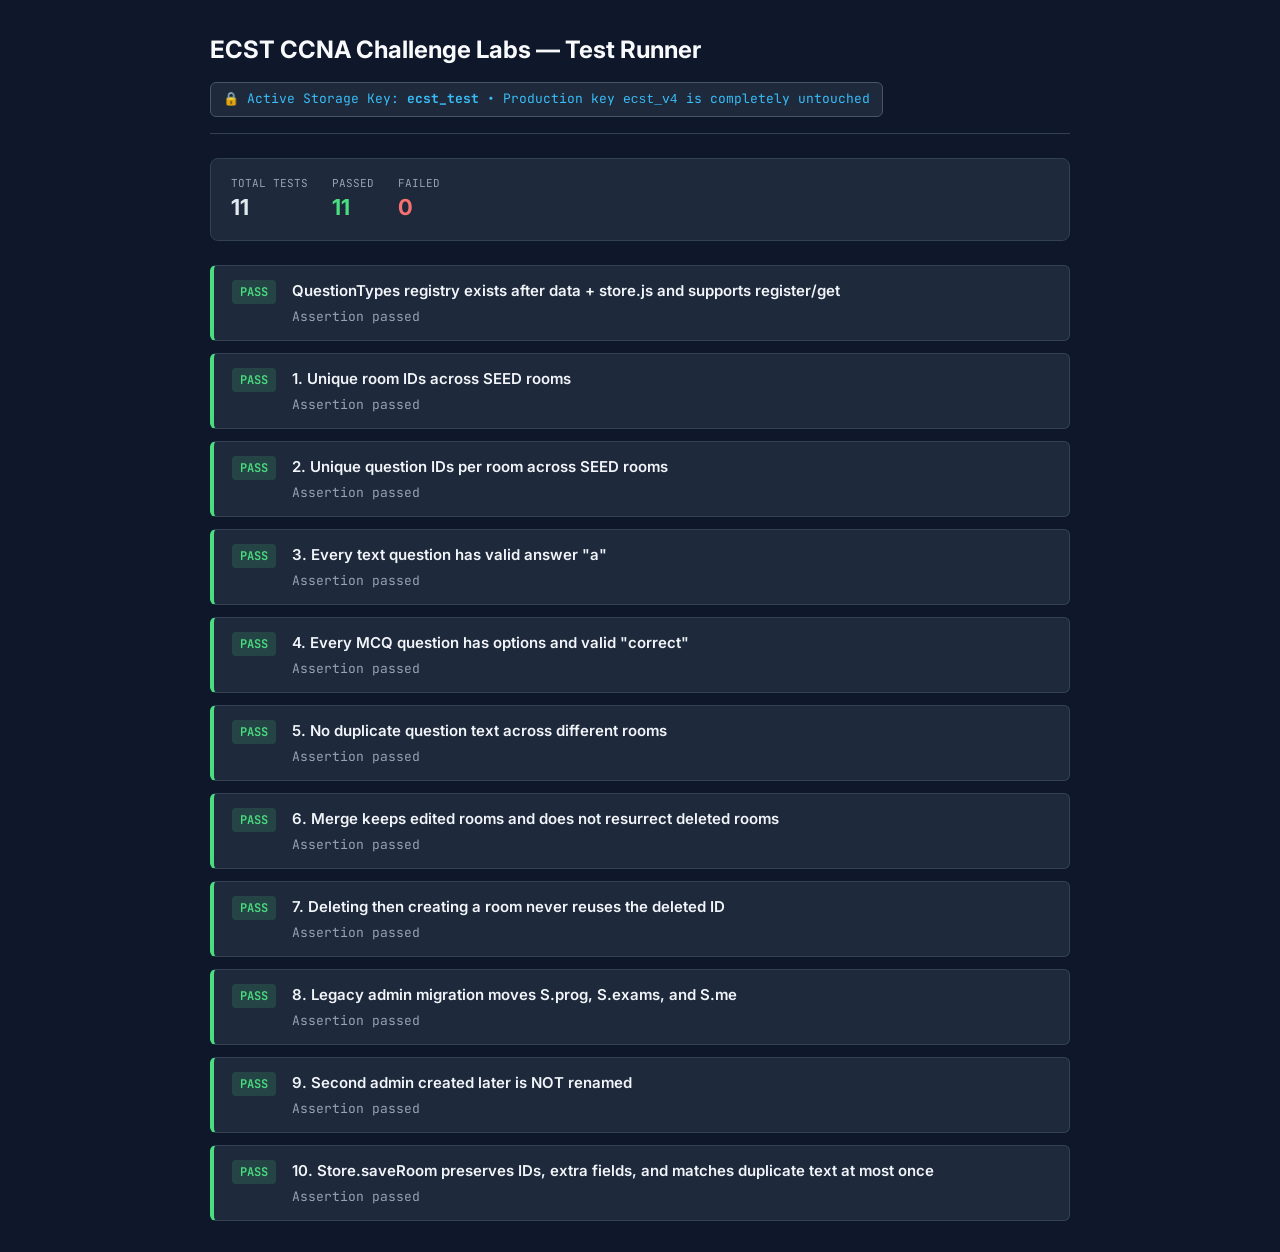
==== tests.html @ 8a995696 "[A2] Foundation: Store.saveRoom, merge, scroll fix, tests" ====
<!DOCTYPE html>
<html lang="en">
<head>
  <meta charset="utf-8">
  <title>ECST CCNA Challenge Labs - Test Suite</title>
  <meta name="viewport" content="width=device-width, initial-scale=1">
  <link href="https://fonts.googleapis.com/css2?family=JetBrains+Mono:wght@400;600&family=Inter:wght@400;600;700&display=swap" rel="stylesheet">
  <style>
    * { box-sizing: border-box; margin: 0; padding: 0; }
    body {
      background: #0f172a;
      color: #e2e8f0;
      font-family: 'Inter', system-ui, sans-serif;
      padding: 32px 16px;
      line-height: 1.5;
    }
    .container {
      max-width: 860px;
      margin: 0 auto;
    }
    header {
      margin-bottom: 24px;
      padding-bottom: 16px;
      border-bottom: 1px solid #334155;
    }
    h1 {
      font-size: 24px;
      font-weight: 700;
      color: #f8fafc;
      margin-bottom: 8px;
    }
    .badge-storage {
      display: inline-block;
      font-family: 'JetBrains Mono', monospace;
      font-size: 13px;
      background: #1e293b;
      border: 1px solid #475569;
      color: #38bdf8;
      padding: 6px 12px;
      border-radius: 6px;
      margin-top: 6px;
    }
    .summary-card {
      background: #1e293b;
      border: 1px solid #334155;
      border-radius: 8px;
      padding: 16px 20px;
      margin-bottom: 24px;
      display: flex;
      gap: 24px;
      align-items: center;
    }
    .stat {
      display: flex;
      flex-direction: column;
    }
    .stat-label {
      font-size: 11px;
      text-transform: uppercase;
      color: #94a3b8;
      font-family: 'JetBrains Mono', monospace;
    }
    .stat-val {
      font-size: 22px;
      font-weight: 700;
    }
    .stat-val.pass { color: #4ade80; }
    .stat-val.fail { color: #f87171; }
    .test-list {
      display: flex;
      flex-direction: column;
      gap: 12px;
    }
    .test-card {
      background: #1e293b;
      border: 1px solid #334155;
      border-radius: 6px;
      padding: 14px 18px;
      display: flex;
      align-items: flex-start;
      gap: 16px;
    }
    .test-card.pass { border-left: 4px solid #4ade80; }
    .test-card.fail { border-left: 4px solid #f87171; }
    .pill {
      font-family: 'JetBrains Mono', monospace;
      font-size: 12px;
      font-weight: 600;
      padding: 3px 8px;
      border-radius: 4px;
      text-transform: uppercase;
      flex-shrink: 0;
    }
    .pill.pass { background: rgba(74, 222, 128, 0.15); color: #4ade80; }
    .pill.fail { background: rgba(248, 113, 113, 0.15); color: #f87171; }
    .test-details {
      flex: 1;
    }
    .test-name {
      font-weight: 600;
      font-size: 15px;
      color: #f1f5f9;
      margin-bottom: 4px;
    }
    .test-msg {
      font-size: 13px;
      color: #94a3b8;
      font-family: 'JetBrains Mono', monospace;
      word-break: break-all;
    }
  </style>
  <script>
    // CRITICAL: Set temporary test storage key to isolate from production ecst_v4
    window.__ECST_KEY = 'ecst_test';
  </script>
  <!-- Load data dependencies and store -->
  <script src="data/core.js"></script>
  <script src="data/scenarios.js"></script>
  <script src="data/terminal-demo.js"></script>
  <script src="data/dev-demo.js"></script>
  <script src="js/store.js"></script>
  <script>
    // Verify QuestionTypes exists and works immediately after loading only data + store.js
    window.__storeOnlyRegistryWorks = false;
    if (window.QuestionTypes && typeof window.QuestionTypes.register === 'function') {
      const immediateHandler = { render: () => '<div>immediate</div>', check: () => true };
      window.QuestionTypes.register('early-type-check', immediateHandler);
      if (window.QuestionTypes.get('early-type-check') === immediateHandler) {
        window.__storeOnlyRegistryWorks = true;
      }
    }
  </script>
  <script src="js/rooms.js"></script>
</head>
<body>
  <div class="container">
    <header>
      <h1>ECST CCNA Challenge Labs &mdash; Test Runner</h1>
      <div class="badge-storage">
        🔒 Active Storage Key: <strong>ecst_test</strong> &bull; Production key <code>ecst_v4</code> is completely untouched
      </div>
    </header>

    <div class="summary-card">
      <div class="stat">
        <span class="stat-label">Total Tests</span>
        <span class="stat-val" id="stat-total">0</span>
      </div>
      <div class="stat">
        <span class="stat-label">Passed</span>
        <span class="stat-val pass" id="stat-passed">0</span>
      </div>
      <div class="stat">
        <span class="stat-label">Failed</span>
        <span class="stat-val fail" id="stat-failed">0</span>
      </div>
    </div>

    <div class="test-list" id="test-list"></div>
  </div>

  <script>
    (function runTestSuite() {
      const results = [];
      const testListEl = document.getElementById('test-list');

      // Preserve any existing real storage snapshot just in case
      const backupRealKey = localStorage.getItem('ecst_v4');

      function test(name, fn) {
        try {
          fn();
          results.push({ name, pass: true, msg: 'Assertion passed' });
        } catch (err) {
          results.push({ name, pass: false, msg: err && err.message ? err.message : String(err) });
        }
      }

      function assert(condition, message) {
        if (!condition) {
          throw new Error(message || 'Assertion failed');
        }
      }

      try {
        // --- TEST: QuestionTypes registry exists after loading only data + store.js ---
        test('QuestionTypes registry exists after data + store.js and supports register/get', () => {
          assert(window.__storeOnlyRegistryWorks === true, 'QuestionTypes must register and get immediately after store.js');
          const testX = { render: () => '<div>x</div>', check: () => true };
          QuestionTypes.register('x', testX);
          assert(QuestionTypes.get('x') === testX, "QuestionTypes.get('x') must return the registered handler");
        });

        // --- TEST 1: Unique room IDs across all SEED rooms ---
        test('1. Unique room IDs across SEED rooms', () => {
          const seed = window.SEED || [];
          assert(seed.length > 0, 'SEED must not be empty');
          const ids = seed.map(r => r.id);
          const uniqueIds = new Set(ids);
          assert(uniqueIds.size === ids.length, `Duplicate room IDs found: expected ${ids.length}, unique was ${uniqueIds.size}`);
        });

        // --- TEST 2: Unique question IDs per room across SEED rooms ---
        test('2. Unique question IDs per room across SEED rooms', () => {
          const seed = window.SEED || [];
          seed.forEach(r => {
            const qIds = (r.qs || []).map(q => q.id);
            const unique = new Set(qIds);
            assert(unique.size === qIds.length, `Room ${r.id} (${r.title}) has duplicate question IDs`);
            qIds.forEach(id => assert(id !== undefined && id !== null, `Room ${r.id} has undefined question ID`));
          });
        });

        // --- TEST 3: Every text question has "a" ---
        test('3. Every text question has valid answer "a"', () => {
          const seed = window.SEED || [];
          seed.forEach(r => {
            (r.qs || []).forEach((q, idx) => {
              const type = q.type || 'text';
              if (type === 'text') {
                assert(typeof q.a === 'string' && q.a.trim().length > 0, `Room ${r.id} question ${idx} missing answer string 'a'`);
              }
            });
          });
        });

        // --- TEST 4: Every MCQ question has options and a valid "correct" ---
        test('4. Every MCQ question has options and valid "correct"', () => {
          const seed = window.SEED || [];
          seed.forEach(r => {
            (r.qs || []).forEach((q, idx) => {
              if (q.type === 'mcq') {
                assert(Array.isArray(q.options) && q.options.length >= 2, `Room ${r.id} MCQ question ${idx} must have at least 2 options`);
                assert(typeof q.correct === 'number' && q.correct >= 0 && q.correct < q.options.length, `Room ${r.id} MCQ question ${idx} has invalid correct index: ${q.correct}`);
              }
            });
          });
          // Also validate an explicit MCQ schema assertion
          const sampleMCQ = { type: 'mcq', q: 'Which port is HTTP?', options: ['21', '22', '80', '443'], correct: 2 };
          assert(Array.isArray(sampleMCQ.options) && typeof sampleMCQ.correct === 'number' && sampleMCQ.correct < sampleMCQ.options.length, 'MCQ schema validator check');
        });

        // --- TEST 5: No duplicate question text across rooms ---
        test('5. No duplicate question text across different rooms', () => {
          const seed = window.SEED || [];
          const seen = new Map();
          seed.forEach(r => {
            (r.qs || []).forEach(q => {
              const text = (q.q || '').trim().toLowerCase();
              if (text) {
                if (seen.has(text)) {
                  const prev = seen.get(text);
                  throw new Error(`Duplicate question text across rooms: Room ${prev.roomId} and Room ${r.id} share "${text}"`);
                }
                seen.set(text, { roomId: r.id });
              }
            });
          });
        });

        // --- TEST 6: Merge keeps edited rooms and doesn't resurrect deleted ones ---
        test('6. Merge keeps edited rooms and does not resurrect deleted rooms', () => {
          const testState = {
            users: [{ name: 'Test Admin', email: 'admin@ecst.edu', pass: 'Ecst@2026!', role: 'admin' }],
            prog: {},
            rooms: [
              { id: 1, title: 'Edited Room 1 Title', cat: 'Fundamentals', diff: 'Easy', min: 10, desc: 'Edited', edited: true, qs: [{ id: 0, q: 'Q1', a: 'A1' }] }
            ],
            deleted: [2],
            me: null,
            exams: {}
          };
          localStorage.setItem('ecst_test', JSON.stringify(testState));
          Store.load();
          const loaded = Store.get();

          const room1 = loaded.rooms.find(r => r.id === 1);
          assert(room1 && room1.title === 'Edited Room 1 Title', 'Edited room title must be preserved and not overwritten from SEED');
          assert(room1.edited === true, 'Room 1 must retain edited: true');

          const room2 = loaded.rooms.find(r => r.id === 2);
          assert(!room2, 'Deleted room (id: 2) must not be resurrected from SEED');
          assert(loaded.deleted.includes(2), 'S.deleted must still contain 2');
        });

        // --- TEST 7: Deleting then creating a room never reuses the id ---
        test('7. Deleting then creating a room never reuses the deleted ID', () => {
          // Find max room id
          const maxId = Math.max(...Store.get().rooms.map(r => r.id));
          Store.deleteRoom(maxId);
          assert(Store.get().deleted.includes(maxId), `Room ${maxId} must be in S.deleted`);
          assert(!Store.get().rooms.some(r => r.id === maxId), `Room ${maxId} must be removed from S.rooms`);

          const createdRoom = Store.saveRoom({
            title: 'Test Created Room',
            cat: 'Testing',
            diff: 'Easy',
            min: 15,
            desc: 'New room description',
            qs: [{ q: 'New Question 1', a: 'ans1' }]
          });

          assert(createdRoom.id > maxId, `New room ID must be strictly greater than deleted max ID (${maxId}), got ${createdRoom.id}`);
          assert(createdRoom.id !== maxId, `New room ID must not reuse deleted room ID ${maxId}`);
        });

        // --- TEST 8: Legacy admin migration moves progress and updates S.me ---
        test('8. Legacy admin migration moves S.prog, S.exams, and S.me', () => {
          const oldAdminEmail = 'oldsupervisor@ecst.edu';
          const legacyState = {
            users: [
              { name: 'Old Supervisor', email: oldAdminEmail, pass: 'OldPassword123', role: 'admin' },
              { name: 'Regular Student', email: 'student@ecst.edu', pass: 'p', role: 'student' }
            ],
            prog: {
              [oldAdminEmail]: { 1: [0, 1], 2: [0] }
            },
            exams: {
              [oldAdminEmail]: [{ date: '2026-11-01', correct: 5, total: 5, secs: 120 }]
            },
            rooms: (window.SEED || []).slice(0, 3),
            deleted: [],
            me: oldAdminEmail
          };

          localStorage.setItem('ecst_test', JSON.stringify(legacyState));
          Store.load();
          const s = Store.get();

          const migratedAdmin = s.users.find(u => u.email === 'admin@ecst.edu');
          assert(migratedAdmin, 'Admin user must be renamed to admin@ecst.edu');
          assert(migratedAdmin.pass === 'Ecst@2026!', 'Admin password must be updated to Ecst@2026!');
          assert(!s.users.some(u => u.email === oldAdminEmail), 'Old admin email must not exist in users');

          assert(!s.prog[oldAdminEmail], 'Old admin progress key must be deleted');
          assert(s.prog['admin@ecst.edu'], 'Progress must be moved to admin@ecst.edu');
          assert(JSON.stringify(s.prog['admin@ecst.edu'][1]) === JSON.stringify([0, 1]), 'Room 1 progress must match old progress');

          assert(!s.exams[oldAdminEmail], 'Old admin exams key must be deleted');
          assert(s.exams['admin@ecst.edu'] && s.exams['admin@ecst.edu'].length === 1, 'Exams must be moved to admin@ecst.edu');

          assert(s.me === 'admin@ecst.edu' || (typeof s.me === 'object' && s.me.email === 'admin@ecst.edu'), 'S.me must be updated to admin@ecst.edu');
        });

        // --- TEST 9: Second admin created later is NOT renamed ---
        test('9. Second admin created later is NOT renamed', () => {
          const twoAdminsState = {
            users: [
              { name: 'ECST Admin', email: 'admin@ecst.edu', pass: 'Ecst@2026!', role: 'admin' },
              { name: 'Second Supervisor', email: 'supervisor2@ecst.edu', pass: 'Secret@2026', role: 'admin' }
            ],
            prog: {},
            rooms: (window.SEED || []).slice(0, 2),
            deleted: [],
            me: null,
            exams: {}
          };

          localStorage.setItem('ecst_test', JSON.stringify(twoAdminsState));
          Store.load();
          const s = Store.get();

          assert(s.users.length === 2, 'Must still have 2 users');
          const secondAdmin = s.users.find(u => u.email === 'supervisor2@ecst.edu');
          assert(secondAdmin, 'Second admin email must remain supervisor2@ecst.edu');
          assert(secondAdmin.pass === 'Secret@2026', 'Second admin password must remain unchanged');
        });

        // --- TEST 10: Store.saveRoom question IDs and deduplication ---
        test('10. Store.saveRoom preserves IDs, extra fields, and matches duplicate text at most once', () => {
          const testRoom = {
            id: 99,
            title: 'Q-ID Test Room',
            cat: 'Testing',
            diff: 'Medium',
            min: 20,
            desc: 'Room to test matching',
            qs: [
              { id: 10, q: 'Duplicate Question Text', a: 'ans1', pts: 15, type: 'text', explain: 'Exp 1' },
              { id: 20, q: 'Duplicate Question Text', a: 'ans2', pts: 25, type: 'text', explain: 'Exp 2' },
              { id: 30, q: 'Unique Question Text', a: 'ans3' }
            ]
          };

          Store.get().rooms.push(testRoom);

          // Update room with:
          // 1. One "Duplicate Question Text"
          // 2. Another "Duplicate Question Text"
          // 3. Brand new question text
          const updated = Store.saveRoom({
            id: 99,
            title: 'Q-ID Test Room (Edited)',
            cat: 'Testing',
            diff: 'Medium',
            min: 20,
            desc: 'Room to test matching',
            qs: [
              { q: 'Duplicate Question Text', a: 'ans1-updated' },
              { q: 'Duplicate Question Text', a: 'ans2-updated' },
              { q: 'Brand New Question Text', a: 'ans-new' }
            ]
          });

          assert(updated.qs[0].id === 10, `First matched question should retain id 10, got ${updated.qs[0].id}`);
          assert(updated.qs[0].pts === 15, `Extra field 'pts' should be preserved on first matched question`);
          assert(updated.qs[0].explain === 'Exp 1', `Extra field 'explain' should be preserved`);

          assert(updated.qs[1].id === 20, `Second duplicate question should match second old question and get id 20, got ${updated.qs[1].id}`);
          assert(updated.qs[1].id !== updated.qs[0].id, `Two questions with same text must NOT get the same ID`);

          assert(updated.qs[2].id > 30, `Brand new question must get nextQId from per-room counter (> 30), got ${updated.qs[2].id}`);
        });

      } finally {
        // Cleanup test localStorage key
        localStorage.removeItem('ecst_test');

        // Restore real production storage key if it was present
        if (backupRealKey !== null) {
          localStorage.setItem('ecst_v4', backupRealKey);
        }

        // Render test results
        let passedCount = 0;
        let failedCount = 0;

        testListEl.innerHTML = '';
        results.forEach(res => {
          if (res.pass) passedCount++; else failedCount++;
          const card = document.createElement('div');
          card.className = `test-card ${res.pass ? 'pass' : 'fail'}`;
          card.innerHTML = `
            <div class="pill ${res.pass ? 'pass' : 'fail'}">${res.pass ? 'PASS' : 'FAIL'}</div>
            <div class="test-details">
              <div class="test-name">${res.name}</div>
              <div class="test-msg">${res.msg}</div>
            </div>
          `;
          testListEl.appendChild(card);
        });

        document.getElementById('stat-total').textContent = results.length;
        document.getElementById('stat-passed').textContent = passedCount;
        document.getElementById('stat-failed').textContent = failedCount;

        // Print to console for headless / CLI runners
        console.log(`[TESTS FINISHED] Total: ${results.length}, Passed: ${passedCount}, Failed: ${failedCount}`);
        results.forEach(r => {
          console.log(`[${r.pass ? 'PASS' : 'FAIL'}] ${r.name}: ${r.msg}`);
        });
      }
    })();
  </script>
</body>
</html>
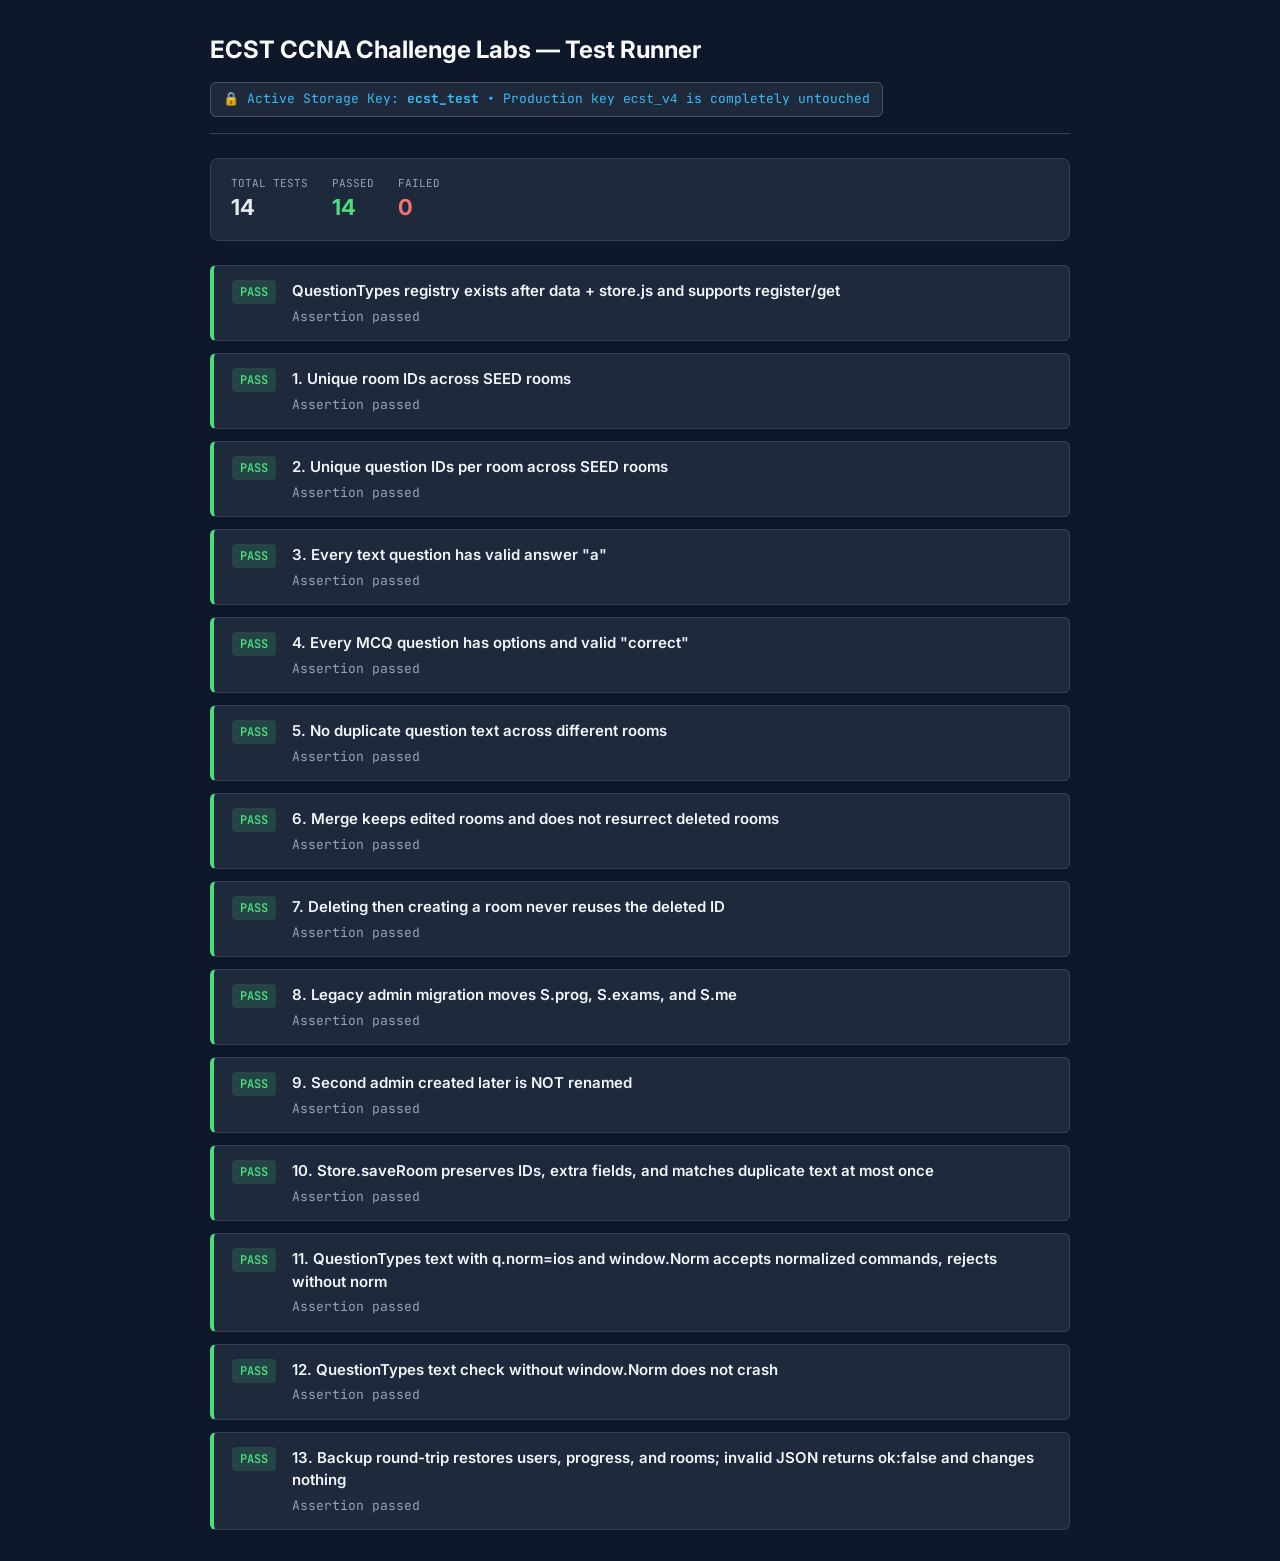
==== commit 906a91ba: "[A3] Exam route, ios normalizer hook, backup tests, README" ====
--- a/tests.html
+++ b/tests.html
@@ -412,6 +412,93 @@
           assert(updated.qs[2].id > 30, `Brand new question must get nextQId from per-room counter (> 30), got ${updated.qs[2].id}`);
         });
 
+        // --- TEST 11: QuestionTypes text norm:ios with window.Norm ---
+        test('11. QuestionTypes text with q.norm=ios and window.Norm accepts normalized commands, rejects without norm', () => {
+          const originalNorm = window.Norm;
+          try {
+            window.Norm = { ios: s => s.replace(/^sh /, 'show ') };
+            const handler = QuestionTypes.get('text');
+            assert(handler && typeof handler.check === 'function', 'text handler must have check function');
+
+            const qIos = { q: 'Show routing table', a: 'show ip route', norm: 'ios' };
+            assert(handler.check(qIos, 'sh ip route') === true, "With q.norm='ios', 'sh ip route' must be accepted for 'show ip route'");
+
+            const qPlain = { q: 'Show routing table', a: 'show ip route' };
+            assert(handler.check(qPlain, 'sh ip route') === false, "Without q.norm, 'sh ip route' must NOT be accepted for 'show ip route'");
+          } finally {
+            if (originalNorm !== undefined) {
+              window.Norm = originalNorm;
+            } else {
+              delete window.Norm;
+            }
+          }
+        });
+
+        // --- TEST 12: QuestionTypes text check without window.Norm does not crash ---
+        test('12. QuestionTypes text check without window.Norm does not crash', () => {
+          const originalNorm = window.Norm;
+          try {
+            delete window.Norm;
+            const handler = QuestionTypes.get('text');
+            assert(handler && typeof handler.check === 'function', 'text handler must have check function');
+
+            const qIos = { q: 'Show routing table', a: 'show ip route', norm: 'ios' };
+            assert(handler.check(qIos, 'show ip route') === true, 'Exact answer should match normally without window.Norm');
+            assert(handler.check(qIos, 'sh ip route') === false, 'Abbreviated input should not match without window.Norm');
+          } finally {
+            if (originalNorm !== undefined) {
+              window.Norm = originalNorm;
+            } else {
+              delete window.Norm;
+            }
+          }
+        });
+
+        // --- TEST 13: Backup round-trip (exportBackup, resetAll, importBackup) ---
+        test('13. Backup round-trip restores users, progress, and rooms; invalid JSON returns ok:false and changes nothing', () => {
+          // Setup state with unique user, progress, and room
+          const testEmail = 'backup_student@ecst.edu';
+          Store.get().users.push({ name: 'Backup Student', email: testEmail, pass: 'Pass123!', role: 'student' });
+          Store.markSolved(testEmail, 1, 0);
+          const customRoom = {
+            id: 888,
+            title: 'Backup Custom Room',
+            cat: 'BackupCat',
+            diff: 'Hard',
+            min: 30,
+            desc: 'Custom room for backup test',
+            qs: [{ id: 0, q: 'Q Backup', a: 'ans-backup' }]
+          };
+          Store.get().rooms.push(customRoom);
+          Store.save();
+
+          // 1. Export backup
+          const exported = Store.exportBackup();
+          assert(typeof exported === 'string' && exported.length > 0, 'exportBackup must return a non-empty string');
+
+          // 2. Reset all
+          Store.resetAll();
+          assert(!Store.get().users.some(u => u.email === testEmail), 'After resetAll, test student must be cleared');
+          assert(!Store.get().rooms.some(r => r.id === 888), 'After resetAll, custom room 888 must be cleared');
+          assert(!Store.get().prog[testEmail], 'After resetAll, test student progress must be cleared');
+
+          // 3. Import backup
+          const importResult = Store.importBackup(exported);
+          assert(importResult && importResult.ok === true, 'importBackup of valid export must return {ok: true}');
+
+          // Verify users, progress and rooms are restored
+          assert(Store.get().users.some(u => u.email === testEmail), 'Restored state must include backup student');
+          assert(Store.get().rooms.some(r => r.id === 888), 'Restored state must include custom room 888');
+          assert(Store.isSolved(testEmail, 1, 0), 'Restored state must preserve student progress');
+
+          // 4. Invalid JSON import
+          const snapshotBeforeInvalid = JSON.stringify(Store.get());
+          const invalidResult = Store.importBackup('not json');
+          assert(invalidResult && invalidResult.ok === false, "importBackup('not json') must return {ok: false}");
+          const snapshotAfterInvalid = JSON.stringify(Store.get());
+          assert(snapshotBeforeInvalid === snapshotAfterInvalid, "importBackup('not json') must change nothing");
+        });
+
       } finally {
         // Cleanup test localStorage key
         localStorage.removeItem('ecst_test');
